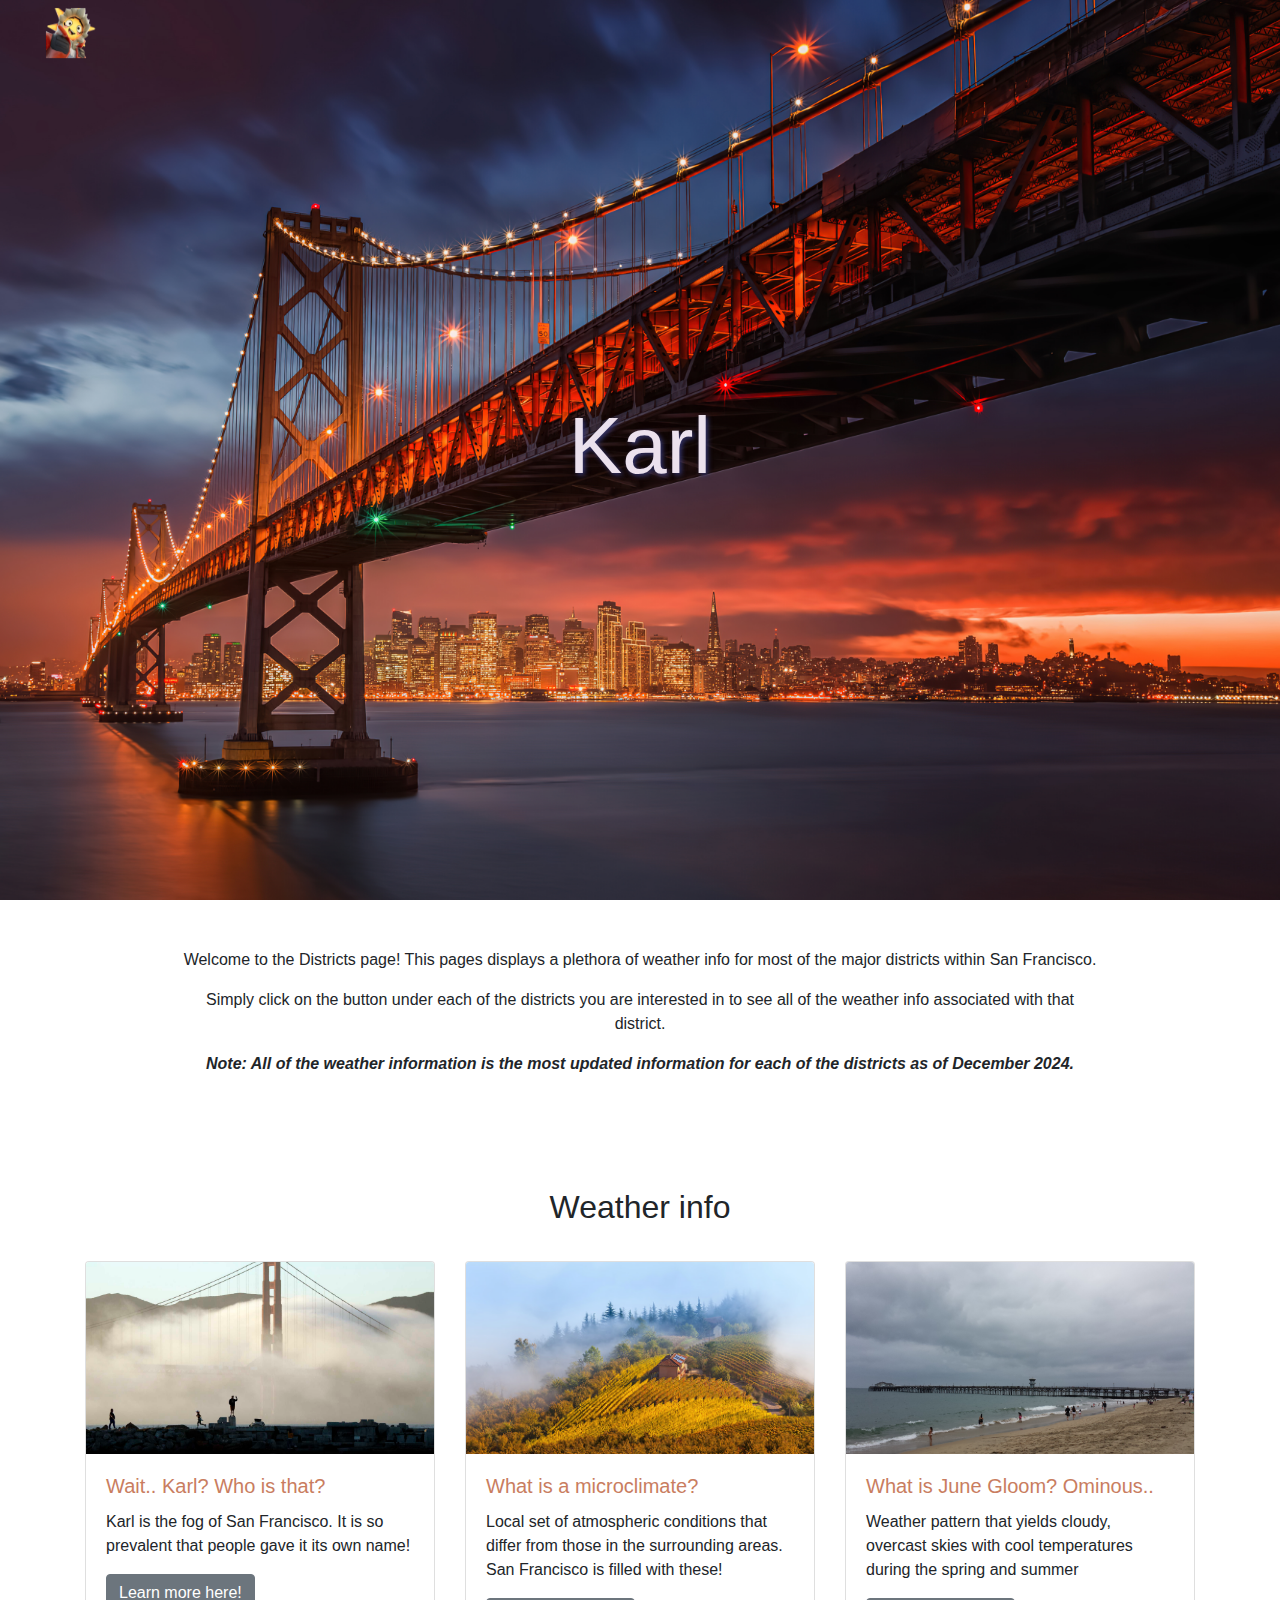
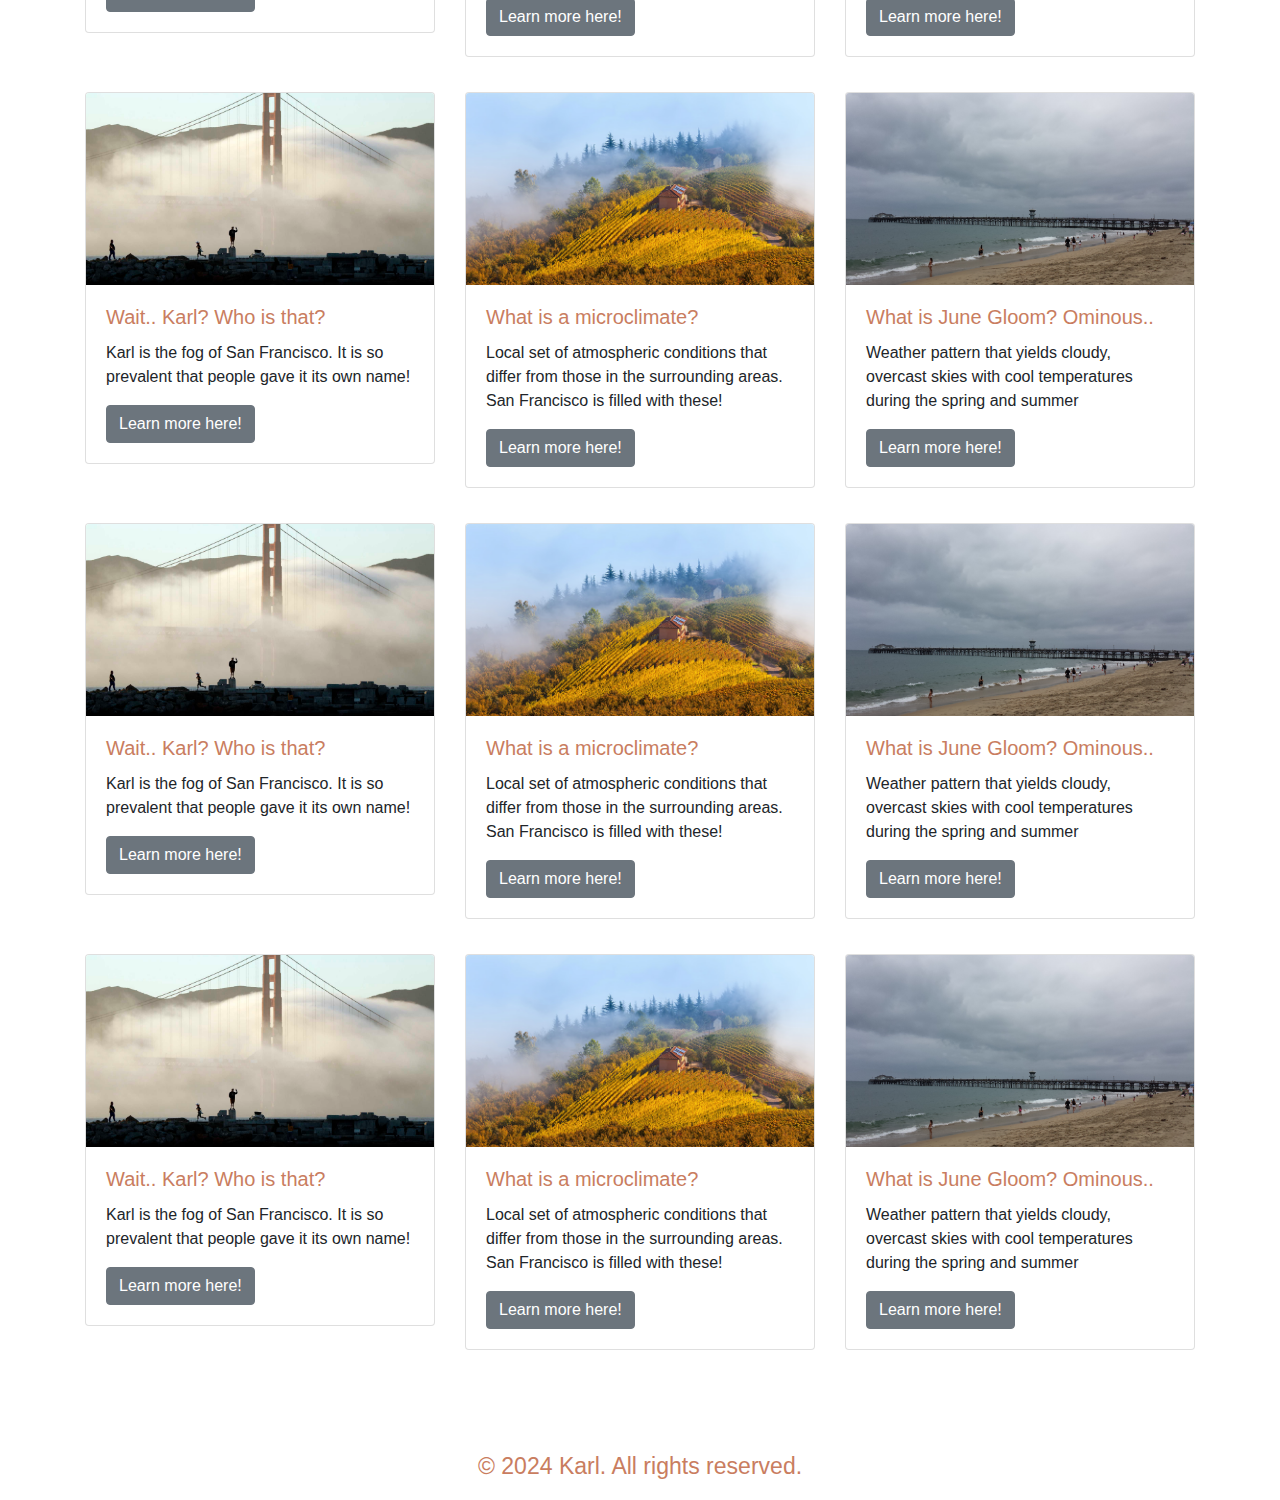
==== HTML/districts.html @ db9adb14 "Chose font" ====
<!DOCTYPE html>
<html lang="en"> 
<head>
  <meta charset="UTF-8">
  <meta http-equiv="X-UA-Compatible" content="IE=edge">
  <meta name="viewport" content="width=device-width, initial-scale=1.0">
  <link rel="stylesheet" href="../CSS/districts.css">
  <link rel="icon" type="image/png" href="../Images/icons/Nova.png">
  <!-- Needed Bootstrap CSS -->
  <link rel="stylesheet" href="https://cdn.jsdelivr.net/npm/bootstrap@4.3.1/dist/css/bootstrap.min.css">
  <link rel="stylesheet" href="https://cdn.jsdelivr.net/npm/bootstrap-icons@1.5.0/font/bootstrap-icons.css">
  <title>Karl</title>
</head>
<body>

  <!-- Navbar -->	
  <header>
    <nav class="navbar navbar-expand-lg fixed-top">
      <div class="container-fluid">
      <a class="navbar-brand" href="../HTML/index.html"></a>
      </div>
    </nav>
  </header>

  <div class="header-container">
    <h1>Karl</h1>
  </div>

  <!-- Blurb section -->
  <section id="blurb" class="py-5">
    <div class="container text-center">
      <div class="row">
        <div class="col-md-10 mx-auto text-center section-title">
          <p class="blurb-info">Welcome to the Districts page! This pages displays a plethora of weather info for most of the major districts within San Francisco.</p>
          <p class="blurb-info">Simply click on the button under each of the districts you are interested in to see all of the weather info associated with that district.</p>
          <p class="blurb-info"><strong><em>Note: All of the weather information is the most updated information for each of the districts as of December 2024.</em></strong></p>
        </div>  
      </div>
    </div>
  </section>


  <!-- Info section -->
  <section id="info" class="py-5">
    <div class="container">
      <h2 class="text-center mb-4">Weather info</h2>
      <div class="row row-cols-1 row-cols-md-3 g-4">
        <div class="col">
          <div class="card h-101">
            <img src="../Images/info/Karl.jpg" class="card-img-top" alt="Picture of people look at a foggy Golden Gate Bridge from a distance">
            <div class="card-body">
              <h5 class="card-title">Wait.. Karl? Who is that?</h5>
              <p class="card-text">Karl is the fog of San Francisco. It is so prevalent that people gave it its own name!</p>
              <a href="https://www.kqed.org/news/11682057/how-the-bay-areas-fog-came-to-be-named-karl" class="btn btn-secondary" target="_blank">Learn more here!</a>
            </div>
          </div>
        </div>
        <div class="col">
          <div class="card h-101">
            <img src="../Images/info/Microclimates.jpg" class="card-img-top" alt="Picture of sunny yet somehow also foggy mountain landscape">
            <div class="card-body">
              <h5 class="card-title">What is a microclimate?</h5>
              <p class="card-text">Local set of atmospheric conditions that differ from those in the surrounding areas. San Francisco is filled with these!</p>
              <a href="https://www.worldatlas.com/articles/the-microclimates-of-san-francisco.html" class="btn btn-secondary">Learn more here!</a>
            </div>
          </div>
        </div>
        <div class="col">
          <div class="card h-101">
            <img src="../Images/info/June_Gloom.jpg" class="card-img-top" alt="Picture of foggy beach">
            <div class="card-body">
              <h5 class="card-title">What is June Gloom? Ominous..</h5>
              <p class="card-text">Weather pattern that yields cloudy, overcast skies with cool temperatures during the spring and summer</p>
              <a href="https://www.cbsnews.com/sanfrancisco/news/wheres-the-fog-no-more-june-gloom-in-san-francisco/" class="btn btn-secondary">Learn more here!</a>
            </div>
          </div>
        </div>
      </div>
      <div class="row row-cols-1 row-cols-md-3 g-4">
        <div class="col">
          <div class="card h-101">
            <img src="../Images/info/Karl.jpg" class="card-img-top" alt="Picture of people look at a foggy Golden Gate Bridge from a distance">
            <div class="card-body">
              <h5 class="card-title">Wait.. Karl? Who is that?</h5>
              <p class="card-text">Karl is the fog of San Francisco. It is so prevalent that people gave it its own name!</p>
              <a href="https://www.kqed.org/news/11682057/how-the-bay-areas-fog-came-to-be-named-karl" class="btn btn-secondary" target="_blank">Learn more here!</a>
            </div>
          </div>
        </div>
        <div class="col">
          <div class="card h-101">
            <img src="../Images/info/Microclimates.jpg" class="card-img-top" alt="Picture of sunny yet somehow also foggy mountain landscape">
            <div class="card-body">
              <h5 class="card-title">What is a microclimate?</h5>
              <p class="card-text">Local set of atmospheric conditions that differ from those in the surrounding areas. San Francisco is filled with these!</p>
              <a href="https://www.worldatlas.com/articles/the-microclimates-of-san-francisco.html" class="btn btn-secondary">Learn more here!</a>
            </div>
          </div>
        </div>
        <div class="col">
          <div class="card h-101">
            <img src="../Images/info/June_Gloom.jpg" class="card-img-top" alt="Picture of foggy beach">
            <div class="card-body">
              <h5 class="card-title">What is June Gloom? Ominous..</h5>
              <p class="card-text">Weather pattern that yields cloudy, overcast skies with cool temperatures during the spring and summer</p>
              <a href="https://www.cbsnews.com/sanfrancisco/news/wheres-the-fog-no-more-june-gloom-in-san-francisco/" class="btn btn-secondary">Learn more here!</a>
            </div>
          </div>
        </div>
      </div>
      <div class="row row-cols-1 row-cols-md-3 g-4">
        <div class="col">
          <div class="card h-101">
            <img src="../Images/info/Karl.jpg" class="card-img-top" alt="Picture of people look at a foggy Golden Gate Bridge from a distance">
            <div class="card-body">
              <h5 class="card-title">Wait.. Karl? Who is that?</h5>
              <p class="card-text">Karl is the fog of San Francisco. It is so prevalent that people gave it its own name!</p>
              <a href="https://www.kqed.org/news/11682057/how-the-bay-areas-fog-came-to-be-named-karl" class="btn btn-secondary" target="_blank">Learn more here!</a>
            </div>
          </div>
        </div>
        <div class="col">
          <div class="card h-101">
            <img src="../Images/info/Microclimates.jpg" class="card-img-top" alt="Picture of sunny yet somehow also foggy mountain landscape">
            <div class="card-body">
              <h5 class="card-title">What is a microclimate?</h5>
              <p class="card-text">Local set of atmospheric conditions that differ from those in the surrounding areas. San Francisco is filled with these!</p>
              <a href="https://www.worldatlas.com/articles/the-microclimates-of-san-francisco.html" class="btn btn-secondary">Learn more here!</a>
            </div>
          </div>
        </div>
        <div class="col">
          <div class="card h-101">
            <img src="../Images/info/June_Gloom.jpg" class="card-img-top" alt="Picture of foggy beach">
            <div class="card-body">
              <h5 class="card-title">What is June Gloom? Ominous..</h5>
              <p class="card-text">Weather pattern that yields cloudy, overcast skies with cool temperatures during the spring and summer</p>
              <a href="https://www.cbsnews.com/sanfrancisco/news/wheres-the-fog-no-more-june-gloom-in-san-francisco/" class="btn btn-secondary">Learn more here!</a>
            </div>
          </div>
        </div>
      </div>
      <div class="row row-cols-1 row-cols-md-3 g-4">
        <div class="col">
          <div class="card h-101">
            <img src="../Images/info/Karl.jpg" class="card-img-top" alt="Picture of people look at a foggy Golden Gate Bridge from a distance">
            <div class="card-body">
              <h5 class="card-title">Wait.. Karl? Who is that?</h5>
              <p class="card-text">Karl is the fog of San Francisco. It is so prevalent that people gave it its own name!</p>
              <a href="https://www.kqed.org/news/11682057/how-the-bay-areas-fog-came-to-be-named-karl" class="btn btn-secondary" target="_blank">Learn more here!</a>
            </div>
          </div>
        </div>
        <div class="col">
          <div class="card h-101">
            <img src="../Images/info/Microclimates.jpg" class="card-img-top" alt="Picture of sunny yet somehow also foggy mountain landscape">
            <div class="card-body">
              <h5 class="card-title">What is a microclimate?</h5>
              <p class="card-text">Local set of atmospheric conditions that differ from those in the surrounding areas. San Francisco is filled with these!</p>
              <a href="https://www.worldatlas.com/articles/the-microclimates-of-san-francisco.html" class="btn btn-secondary">Learn more here!</a>
            </div>
          </div>
        </div>
        <div class="col">
          <div class="card h-101">
            <img src="../Images/info/June_Gloom.jpg" class="card-img-top" alt="Picture of foggy beach">
            <div class="card-body">
              <h5 class="card-title">What is June Gloom? Ominous..</h5>
              <p class="card-text">Weather pattern that yields cloudy, overcast skies with cool temperatures during the spring and summer</p>
              <a href="https://www.cbsnews.com/sanfrancisco/news/wheres-the-fog-no-more-june-gloom-in-san-francisco/" class="btn btn-secondary">Learn more here!</a>
            </div>
          </div>
        </div>
      </div>
      <!-- <div class="row row-cols-1 row-cols-md-3 g-4">
        <div class="col">
          <div class="card h-101">
            <img src="../Images/info/Karl.jpg" class="card-img-top" alt="Picture of people look at a foggy Golden Gate Bridge from a distance">
            <div class="card-body">
              <h5 class="card-title">Wait.. Karl? Who is that?</h5>
              <p class="card-text">Karl is the fog of San Francisco. It is so prevalent that people gave it its own name!</p>
              <a href="https://www.kqed.org/news/11682057/how-the-bay-areas-fog-came-to-be-named-karl" class="btn btn-secondary" target="_blank">Learn more here!</a>
            </div>
          </div>
        </div>
        <div class="col">
          <div class="card h-101">
            <img src="../Images/info/Microclimates.jpg" class="card-img-top" alt="Picture of sunny yet somehow also foggy mountain landscape">
            <div class="card-body">
              <h5 class="card-title">What is a microclimate?</h5>
              <p class="card-text">Local set of atmospheric conditions that differ from those in the surrounding areas. San Francisco is filled with these!</p>
              <a href="https://www.worldatlas.com/articles/the-microclimates-of-san-francisco.html" class="btn btn-secondary">Learn more here!</a>
            </div>
          </div>
        </div>
        <div class="col">
          <div class="card h-101">
            <img src="../Images/info/June_Gloom.jpg" class="card-img-top" alt="Picture of foggy beach">
            <div class="card-body">
              <h5 class="card-title">What is June Gloom? Ominous..</h5>
              <p class="card-text">Weather pattern that yields cloudy, overcast skies with cool temperatures during the spring and summer</p>
              <a href="https://www.cbsnews.com/sanfrancisco/news/wheres-the-fog-no-more-june-gloom-in-san-francisco/" class="btn btn-secondary">Learn more here!</a>
            </div>
          </div>
        </div>
      </div>
      <div class="row row-cols-1 row-cols-md-3 g-4">
        <div class="col">
          <div class="card h-101">
            <img src="../Images/info/Karl.jpg" class="card-img-top" alt="Picture of people look at a foggy Golden Gate Bridge from a distance">
            <div class="card-body">
              <h5 class="card-title">Wait.. Karl? Who is that?</h5>
              <p class="card-text">Karl is the fog of San Francisco. It is so prevalent that people gave it its own name!</p>
              <a href="https://www.kqed.org/news/11682057/how-the-bay-areas-fog-came-to-be-named-karl" class="btn btn-secondary" target="_blank">Learn more here!</a>
            </div>
          </div>
        </div>
        <div class="col">
          <div class="card h-101">
            <img src="../Images/info/Microclimates.jpg" class="card-img-top" alt="Picture of sunny yet somehow also foggy mountain landscape">
            <div class="card-body">
              <h5 class="card-title">What is a microclimate?</h5>
              <p class="card-text">Local set of atmospheric conditions that differ from those in the surrounding areas. San Francisco is filled with these!</p>
              <a href="https://www.worldatlas.com/articles/the-microclimates-of-san-francisco.html" class="btn btn-secondary">Learn more here!</a>
            </div>
          </div>
        </div>
        <div class="col">
          <div class="card h-101">
            <img src="../Images/info/June_Gloom.jpg" class="card-img-top" alt="Picture of foggy beach">
            <div class="card-body">
              <h5 class="card-title">What is June Gloom? Ominous..</h5>
              <p class="card-text">Weather pattern that yields cloudy, overcast skies with cool temperatures during the spring and summer</p>
              <a href="https://www.cbsnews.com/sanfrancisco/news/wheres-the-fog-no-more-june-gloom-in-san-francisco/" class="btn btn-secondary">Learn more here!</a>
            </div>
          </div>
        </div> -->
      </div>
    </div>
  </section> 
  
  <!-- Footer -->
  <footer id="finale">
    <div class="text-center p-3">© 2024 Karl. All rights reserved.</div>
  </footer>

  <!-- Needed Bootstrap JavaScript -->
  <script src="https://code.jquery.com/jquery-3.3.1.slim.min.js"></script>
  <script src="https://cdn.jsdelivr.net/npm/popper.js@1.14.7/dist/umd/popper.min.js"></script>
  <script src="https://cdn.jsdelivr.net/npm/bootstrap@4.3.1/dist/js/bootstrap.min.js"></script>
</body>
</html>
---- CSS/districts.css ----
/* General CSS */

* {
  box-sizing: border-box; /* I don't think this is doing anything lol..? */
}

/* Navbar and Header CSS */

.navbar-brand {
  position: relative;
  background: url(../Images/icons/Sunspot.png);
  width: 170px;
  height: 50px;
  left: 15px;
  background-size: contain;
  background-repeat: no-repeat;
}

.navbar-brand,
#finale {
  color: #C97D60;
  transition: all 0.3s ease;
  font-size: larger;
}

.navbar-brand:hover,
.navbar-brand:active {
  color: #B6BE9C !important;
}

.header-container {
  background-image: url(../Images/hero/GGBA.jpg);
  background-size: cover;
  background-position: top;
  background-repeat: no-repeat;
  width: 100vw;
  height: 100vh;
  display: flex;
  align-items: center;
  justify-content: center;
  text-align: center;
}

.header-container h1 {
  font-size: 80px;
  color: #EBE1ED;
  text-shadow: 2px 2px 5px #34356F;
  /* animation: */
}

/* Blurb section CSS */

.blurb-info {}

/* Info section CSS */

.g-4 {
  margin: 35px;	
}

.card-title {
  color: #C97D60;
}

.card-img-top {
  width: 100%;
  height: 15vw;
  object-fit: cover;
}

/* To make it so all the cards are the same size */

.h-101 {
  transition: all 0.3s;
}

.h-101:hover {
  transform: scale(1.15);
}

/* Footer CSS */
.p-3 {
  font-size: larger;
}
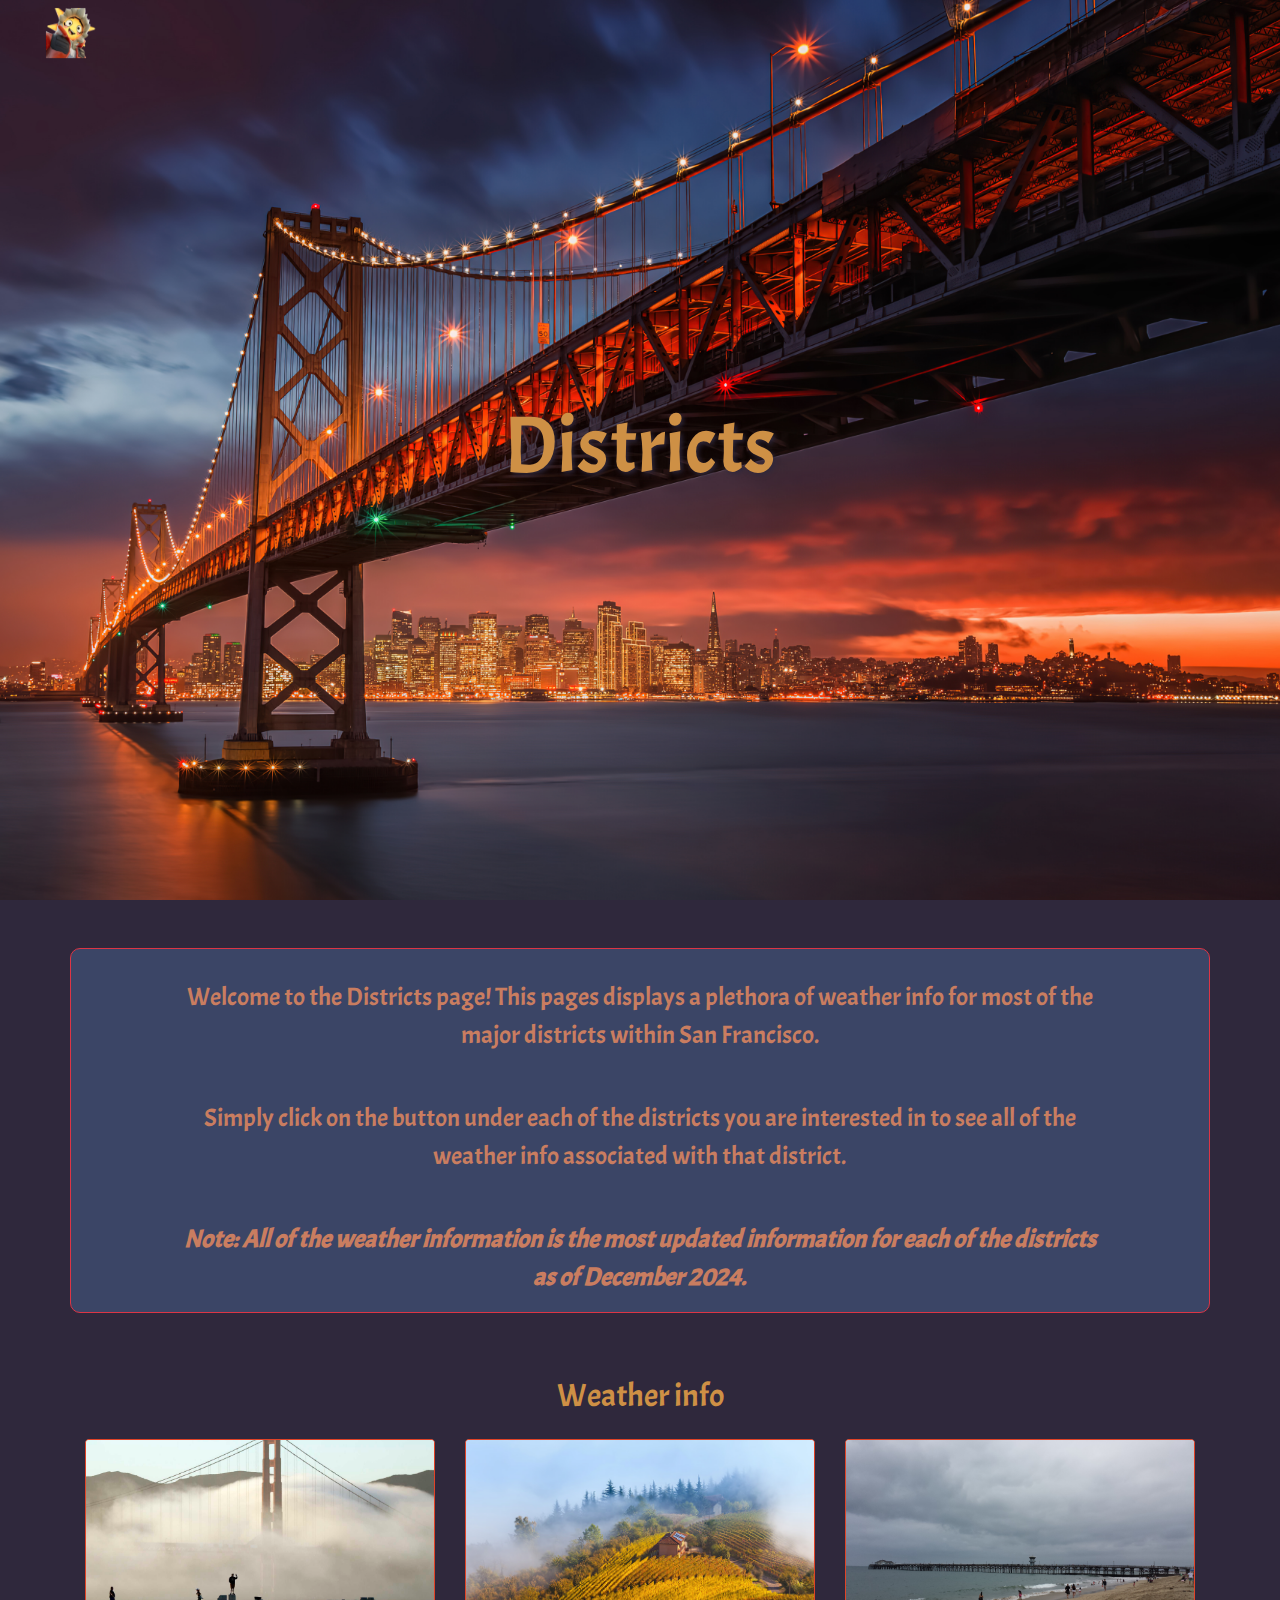
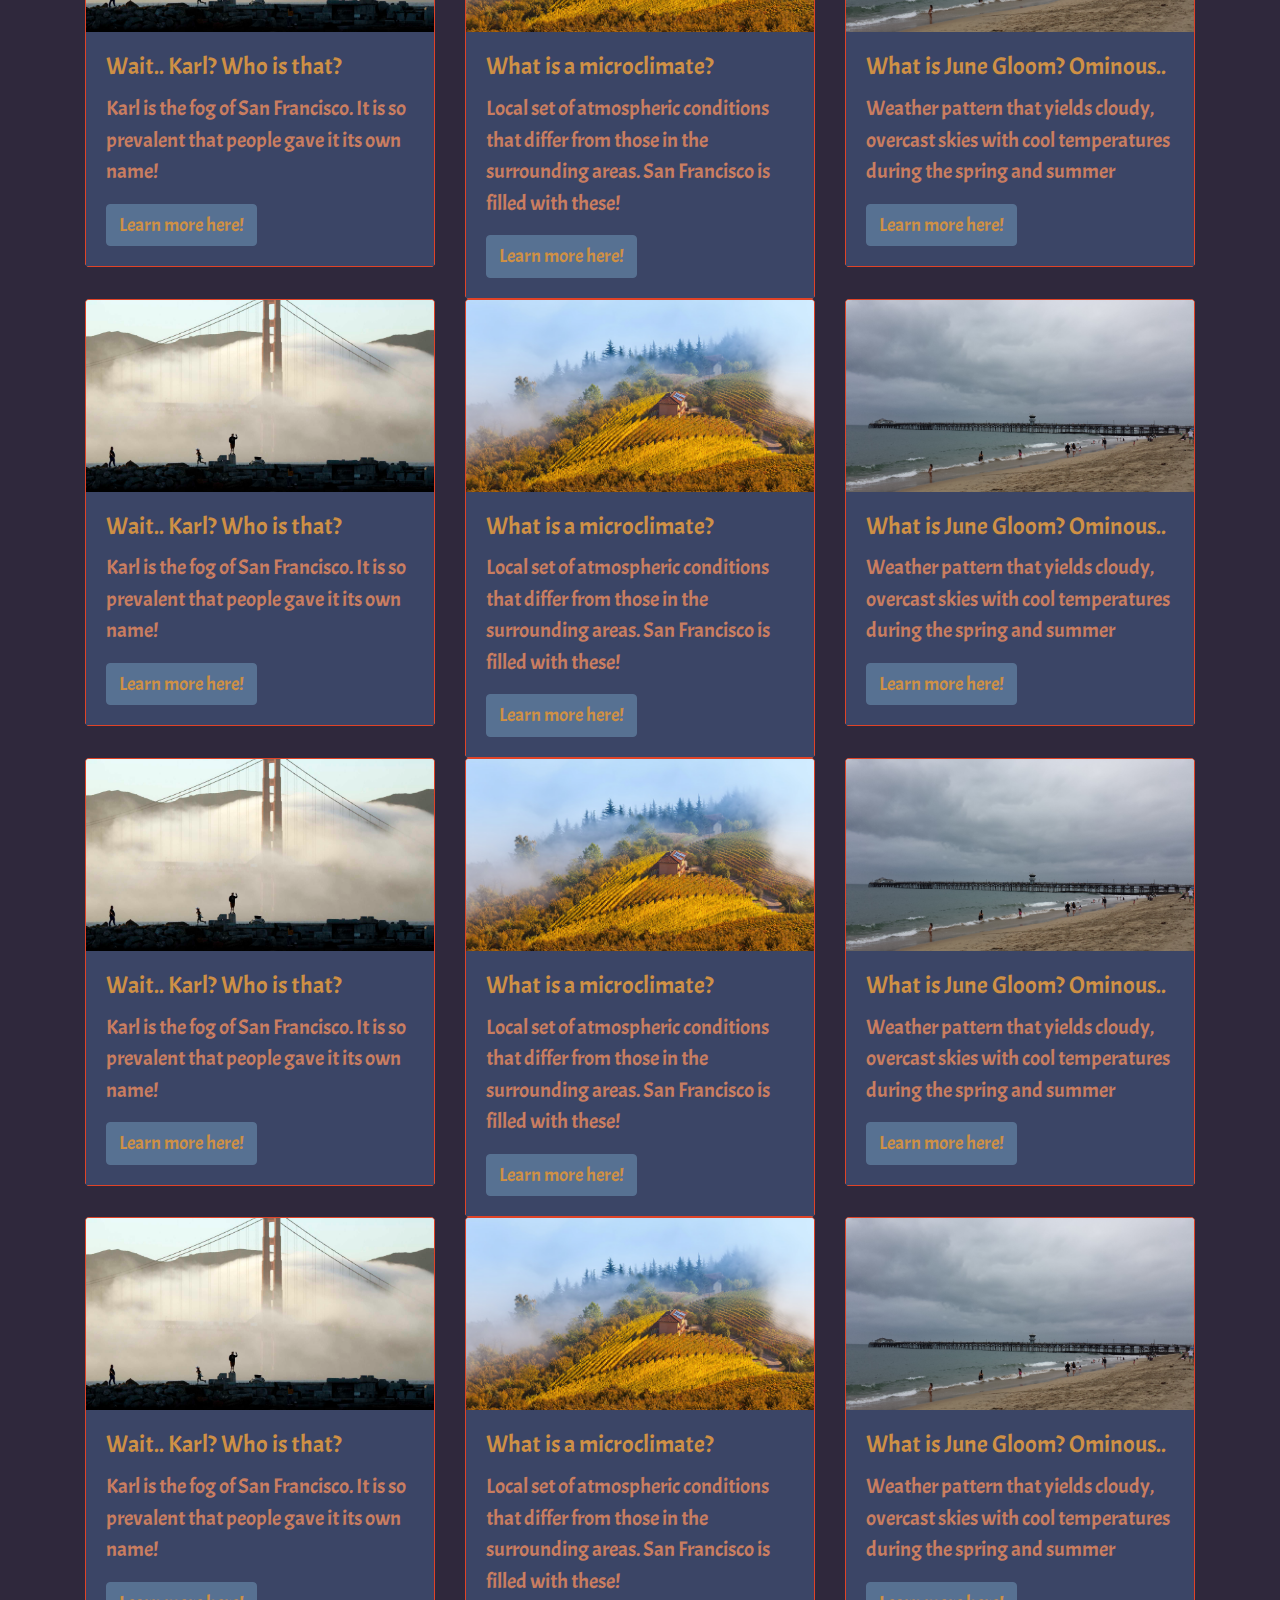
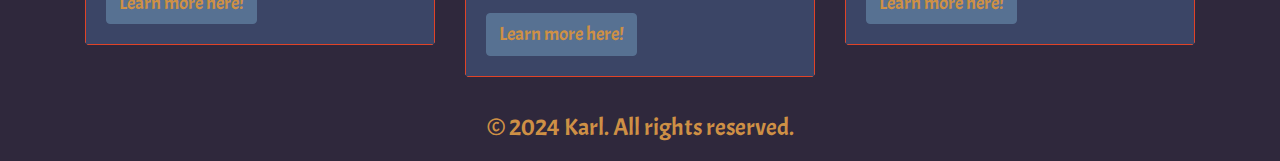
==== commit 92657c1d: "Begin figuring out JavaScript Airtable integration" ====
--- a/HTML/districts.html
+++ b/HTML/districts.html
@@ -5,10 +5,19 @@
   <meta http-equiv="X-UA-Compatible" content="IE=edge">
   <meta name="viewport" content="width=device-width, initial-scale=1.0">
   <link rel="stylesheet" href="../CSS/districts.css">
+  <script src="districts.js" defer></script>
   <link rel="icon" type="image/png" href="../Images/icons/Nova.png">
   <!-- Needed Bootstrap CSS -->
   <link rel="stylesheet" href="https://cdn.jsdelivr.net/npm/bootstrap@4.3.1/dist/css/bootstrap.min.css">
   <link rel="stylesheet" href="https://cdn.jsdelivr.net/npm/bootstrap-icons@1.5.0/font/bootstrap-icons.css">
+  <!-- Needed Bootstrap JavaScript -->
+  <script src="https://code.jquery.com/jquery-3.3.1.slim.min.js" defer></script>
+  <script src="https://cdn.jsdelivr.net/npm/popper.js@1.14.7/dist/umd/popper.min.js" defer></script>
+  <script src="https://cdn.jsdelivr.net/npm/bootstrap@4.3.1/dist/js/bootstrap.min.js" defer></script>
+  <!-- Font from Google Fonts -->
+  <link rel="preconnect" href="https://fonts.googleapis.com">
+  <link rel="preconnect" href="https://fonts.gstatic.com" crossorigin>
+  <link href="https://fonts.googleapis.com/css2?family=Acme&display=swap" rel="stylesheet">
   <title>Karl</title>
 </head>
 <body>
@@ -23,12 +32,12 @@
   </header>
 
   <div class="header-container">
-    <h1>Karl</h1>
+    <h1>Districts</h1>
   </div>
 
   <!-- Blurb section -->
   <section id="blurb" class="py-5">
-    <div class="container text-center">
+    <div class="container text-center border border-danger">
       <div class="row">
         <div class="col-md-10 mx-auto text-center section-title">
           <p class="blurb-info">Welcome to the Districts page! This pages displays a plethora of weather info for most of the major districts within San Francisco.</p>
@@ -41,7 +50,7 @@
 
 
   <!-- Info section -->
-  <section id="info" class="py-5">
+  <section id="info" class="py-3">
     <div class="container">
       <h2 class="text-center mb-4">Weather info</h2>
       <div class="row row-cols-1 row-cols-md-3 g-4">
@@ -244,9 +253,5 @@
     <div class="text-center p-3">© 2024 Karl. All rights reserved.</div>
   </footer>
 
-  <!-- Needed Bootstrap JavaScript -->
-  <script src="https://code.jquery.com/jquery-3.3.1.slim.min.js"></script>
-  <script src="https://cdn.jsdelivr.net/npm/popper.js@1.14.7/dist/umd/popper.min.js"></script>
-  <script src="https://cdn.jsdelivr.net/npm/bootstrap@4.3.1/dist/js/bootstrap.min.js"></script>
 </body>
 </html>--- a/CSS/districts.css
+++ b/CSS/districts.css
@@ -1,8 +1,12 @@
 /* General CSS */
 
 * {
-  box-sizing: border-box; /* I don't think this is doing anything lol..? */
+  box-sizing: border-box !important; /* I don't think this is doing anything? Even with !important? */
 }
+
+body {
+  background-color: #2F283C !important;
+} /* Now I know why applying coloring to body for Eudaimonia didn't work.. it was because of Bootstrap! !important handles this */
 
 /* Navbar and Header CSS */
 
@@ -17,15 +21,38 @@
 }
 
 .navbar-brand,
-#finale {
-  color: #C97D60;
+.nav-link {
+  color: #CE9045;
   transition: all 0.3s ease;
-  font-size: larger;
+  font-size: 25px;
+  font-family: "Acme";
 }
 
-.navbar-brand:hover,
-.navbar-brand:active {
-  color: #B6BE9C !important;
+.nav-link {
+  position: relative;
+}
+
+.nav-link:hover,
+.nav-link:active,
+.btn-secondary:hover,
+.btn-secondary:active {
+  color: #E04327 !important;
+}
+
+.nav-link::after {
+  content: '';
+  opacity: 0;
+  transition: all 0.2s;
+  height: 2px;
+  width: 100%;
+  background-color: #E04327;
+  position: absolute;
+  bottom: 0;
+  left: 0;
+}
+
+.nav-link:hover::after {
+  opacity: 1;
 }
 
 .header-container {
@@ -43,42 +70,82 @@
 
 .header-container h1 {
   font-size: 80px;
-  color: #EBE1ED;
-  text-shadow: 2px 2px 5px #34356F;
+  font-family: "Acme";
+  color: #CE9045;
+  text-shadow: 2px 2px 5px #2F283C;
   /* animation: */
 }
 
 /* Blurb section CSS */
 
-.blurb-info {}
+.border-danger {
+  background-color: #3B4566;
+  border-radius: 10px;
+}
+
+.blurb-info {
+  color: #C97D60;
+  font-family: "Acme";
+  font-size: 25px;
+  padding-top: 30px;
+}
 
 /* Info section CSS */
 
-.g-4 {
-  margin: 35px;	
+.mb-4 {
+  color: #CE9045;
+  font-family: "Acme";
 }
 
-.card-title {
-  color: #C97D60;
+.h-101 {
+  border-color: #E04327 !important;
+  transition: all 0.3s;
 }
 
 .card-img-top {
   width: 100%;
   height: 15vw;
   object-fit: cover;
+} /* To make it so all the cards are the same size */
+
+.card-body {
+  background-color: #3B4566;
 }
 
-/* To make it so all the cards are the same size */
-
-.h-101 {
-  transition: all 0.3s;
+.card-title {
+  color: #CE9045;
+  font-family: "Acme";
+  font-size: 24px;
 }
 
-.h-101:hover {
-  transform: scale(1.15);
+hr {
+  background: #E04327;
+  margin: -0.75rem;
 }
 
+.card-text {
+  color: #C97D60;
+  font-family: "Acme";
+  font-size: 21px;
+}
+
+.btn-secondary {
+  color: #CE9045 !important;
+  background-color: #577192 !important;
+  border-color: #577192 !important;
+  font-family: "Acme";
+  font-size: 19px !important;
+} /* So many uses of !important.. but I had to. Bootstrap and all */
+
 /* Footer CSS */
+
+#finale {
+  color: #CE9045;
+  transition: all 0.3s ease;
+  font-size: 20px;
+  font-family: "Acme";
+}
+
 .p-3 {
   font-size: larger;
 }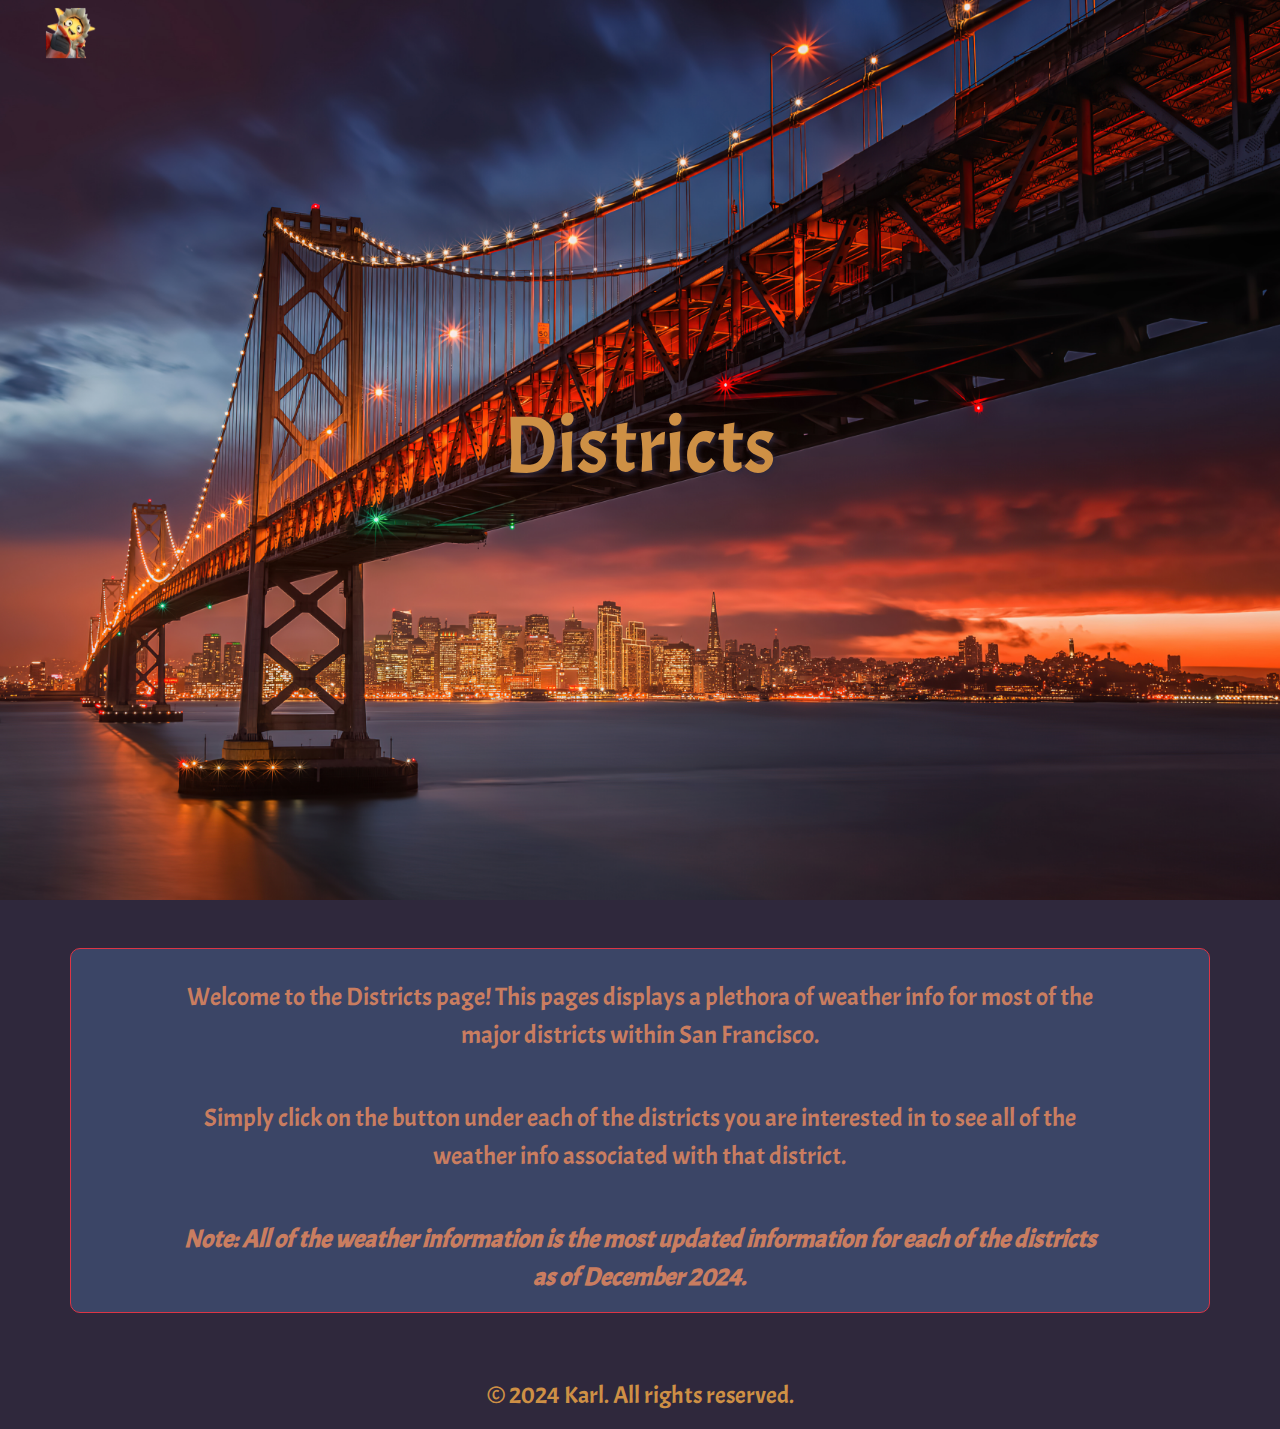
==== commit 58886c10: "Do more work on scripts.js, more Ivan code copying" ====
--- a/HTML/districts.html
+++ b/HTML/districts.html
@@ -50,203 +50,9 @@
 
 
   <!-- Info section -->
-  <section id="info" class="py-3">
-    <div class="container">
-      <h2 class="text-center mb-4">Weather info</h2>
-      <div class="row row-cols-1 row-cols-md-3 g-4">
-        <div class="col">
-          <div class="card h-101">
-            <img src="../Images/info/Karl.jpg" class="card-img-top" alt="Picture of people look at a foggy Golden Gate Bridge from a distance">
-            <div class="card-body">
-              <h5 class="card-title">Wait.. Karl? Who is that?</h5>
-              <p class="card-text">Karl is the fog of San Francisco. It is so prevalent that people gave it its own name!</p>
-              <a href="https://www.kqed.org/news/11682057/how-the-bay-areas-fog-came-to-be-named-karl" class="btn btn-secondary" target="_blank">Learn more here!</a>
-            </div>
-          </div>
-        </div>
-        <div class="col">
-          <div class="card h-101">
-            <img src="../Images/info/Microclimates.jpg" class="card-img-top" alt="Picture of sunny yet somehow also foggy mountain landscape">
-            <div class="card-body">
-              <h5 class="card-title">What is a microclimate?</h5>
-              <p class="card-text">Local set of atmospheric conditions that differ from those in the surrounding areas. San Francisco is filled with these!</p>
-              <a href="https://www.worldatlas.com/articles/the-microclimates-of-san-francisco.html" class="btn btn-secondary">Learn more here!</a>
-            </div>
-          </div>
-        </div>
-        <div class="col">
-          <div class="card h-101">
-            <img src="../Images/info/June_Gloom.jpg" class="card-img-top" alt="Picture of foggy beach">
-            <div class="card-body">
-              <h5 class="card-title">What is June Gloom? Ominous..</h5>
-              <p class="card-text">Weather pattern that yields cloudy, overcast skies with cool temperatures during the spring and summer</p>
-              <a href="https://www.cbsnews.com/sanfrancisco/news/wheres-the-fog-no-more-june-gloom-in-san-francisco/" class="btn btn-secondary">Learn more here!</a>
-            </div>
-          </div>
-        </div>
-      </div>
-      <div class="row row-cols-1 row-cols-md-3 g-4">
-        <div class="col">
-          <div class="card h-101">
-            <img src="../Images/info/Karl.jpg" class="card-img-top" alt="Picture of people look at a foggy Golden Gate Bridge from a distance">
-            <div class="card-body">
-              <h5 class="card-title">Wait.. Karl? Who is that?</h5>
-              <p class="card-text">Karl is the fog of San Francisco. It is so prevalent that people gave it its own name!</p>
-              <a href="https://www.kqed.org/news/11682057/how-the-bay-areas-fog-came-to-be-named-karl" class="btn btn-secondary" target="_blank">Learn more here!</a>
-            </div>
-          </div>
-        </div>
-        <div class="col">
-          <div class="card h-101">
-            <img src="../Images/info/Microclimates.jpg" class="card-img-top" alt="Picture of sunny yet somehow also foggy mountain landscape">
-            <div class="card-body">
-              <h5 class="card-title">What is a microclimate?</h5>
-              <p class="card-text">Local set of atmospheric conditions that differ from those in the surrounding areas. San Francisco is filled with these!</p>
-              <a href="https://www.worldatlas.com/articles/the-microclimates-of-san-francisco.html" class="btn btn-secondary">Learn more here!</a>
-            </div>
-          </div>
-        </div>
-        <div class="col">
-          <div class="card h-101">
-            <img src="../Images/info/June_Gloom.jpg" class="card-img-top" alt="Picture of foggy beach">
-            <div class="card-body">
-              <h5 class="card-title">What is June Gloom? Ominous..</h5>
-              <p class="card-text">Weather pattern that yields cloudy, overcast skies with cool temperatures during the spring and summer</p>
-              <a href="https://www.cbsnews.com/sanfrancisco/news/wheres-the-fog-no-more-june-gloom-in-san-francisco/" class="btn btn-secondary">Learn more here!</a>
-            </div>
-          </div>
-        </div>
-      </div>
-      <div class="row row-cols-1 row-cols-md-3 g-4">
-        <div class="col">
-          <div class="card h-101">
-            <img src="../Images/info/Karl.jpg" class="card-img-top" alt="Picture of people look at a foggy Golden Gate Bridge from a distance">
-            <div class="card-body">
-              <h5 class="card-title">Wait.. Karl? Who is that?</h5>
-              <p class="card-text">Karl is the fog of San Francisco. It is so prevalent that people gave it its own name!</p>
-              <a href="https://www.kqed.org/news/11682057/how-the-bay-areas-fog-came-to-be-named-karl" class="btn btn-secondary" target="_blank">Learn more here!</a>
-            </div>
-          </div>
-        </div>
-        <div class="col">
-          <div class="card h-101">
-            <img src="../Images/info/Microclimates.jpg" class="card-img-top" alt="Picture of sunny yet somehow also foggy mountain landscape">
-            <div class="card-body">
-              <h5 class="card-title">What is a microclimate?</h5>
-              <p class="card-text">Local set of atmospheric conditions that differ from those in the surrounding areas. San Francisco is filled with these!</p>
-              <a href="https://www.worldatlas.com/articles/the-microclimates-of-san-francisco.html" class="btn btn-secondary">Learn more here!</a>
-            </div>
-          </div>
-        </div>
-        <div class="col">
-          <div class="card h-101">
-            <img src="../Images/info/June_Gloom.jpg" class="card-img-top" alt="Picture of foggy beach">
-            <div class="card-body">
-              <h5 class="card-title">What is June Gloom? Ominous..</h5>
-              <p class="card-text">Weather pattern that yields cloudy, overcast skies with cool temperatures during the spring and summer</p>
-              <a href="https://www.cbsnews.com/sanfrancisco/news/wheres-the-fog-no-more-june-gloom-in-san-francisco/" class="btn btn-secondary">Learn more here!</a>
-            </div>
-          </div>
-        </div>
-      </div>
-      <div class="row row-cols-1 row-cols-md-3 g-4">
-        <div class="col">
-          <div class="card h-101">
-            <img src="../Images/info/Karl.jpg" class="card-img-top" alt="Picture of people look at a foggy Golden Gate Bridge from a distance">
-            <div class="card-body">
-              <h5 class="card-title">Wait.. Karl? Who is that?</h5>
-              <p class="card-text">Karl is the fog of San Francisco. It is so prevalent that people gave it its own name!</p>
-              <a href="https://www.kqed.org/news/11682057/how-the-bay-areas-fog-came-to-be-named-karl" class="btn btn-secondary" target="_blank">Learn more here!</a>
-            </div>
-          </div>
-        </div>
-        <div class="col">
-          <div class="card h-101">
-            <img src="../Images/info/Microclimates.jpg" class="card-img-top" alt="Picture of sunny yet somehow also foggy mountain landscape">
-            <div class="card-body">
-              <h5 class="card-title">What is a microclimate?</h5>
-              <p class="card-text">Local set of atmospheric conditions that differ from those in the surrounding areas. San Francisco is filled with these!</p>
-              <a href="https://www.worldatlas.com/articles/the-microclimates-of-san-francisco.html" class="btn btn-secondary">Learn more here!</a>
-            </div>
-          </div>
-        </div>
-        <div class="col">
-          <div class="card h-101">
-            <img src="../Images/info/June_Gloom.jpg" class="card-img-top" alt="Picture of foggy beach">
-            <div class="card-body">
-              <h5 class="card-title">What is June Gloom? Ominous..</h5>
-              <p class="card-text">Weather pattern that yields cloudy, overcast skies with cool temperatures during the spring and summer</p>
-              <a href="https://www.cbsnews.com/sanfrancisco/news/wheres-the-fog-no-more-june-gloom-in-san-francisco/" class="btn btn-secondary">Learn more here!</a>
-            </div>
-          </div>
-        </div>
-      </div>
-      <!-- <div class="row row-cols-1 row-cols-md-3 g-4">
-        <div class="col">
-          <div class="card h-101">
-            <img src="../Images/info/Karl.jpg" class="card-img-top" alt="Picture of people look at a foggy Golden Gate Bridge from a distance">
-            <div class="card-body">
-              <h5 class="card-title">Wait.. Karl? Who is that?</h5>
-              <p class="card-text">Karl is the fog of San Francisco. It is so prevalent that people gave it its own name!</p>
-              <a href="https://www.kqed.org/news/11682057/how-the-bay-areas-fog-came-to-be-named-karl" class="btn btn-secondary" target="_blank">Learn more here!</a>
-            </div>
-          </div>
-        </div>
-        <div class="col">
-          <div class="card h-101">
-            <img src="../Images/info/Microclimates.jpg" class="card-img-top" alt="Picture of sunny yet somehow also foggy mountain landscape">
-            <div class="card-body">
-              <h5 class="card-title">What is a microclimate?</h5>
-              <p class="card-text">Local set of atmospheric conditions that differ from those in the surrounding areas. San Francisco is filled with these!</p>
-              <a href="https://www.worldatlas.com/articles/the-microclimates-of-san-francisco.html" class="btn btn-secondary">Learn more here!</a>
-            </div>
-          </div>
-        </div>
-        <div class="col">
-          <div class="card h-101">
-            <img src="../Images/info/June_Gloom.jpg" class="card-img-top" alt="Picture of foggy beach">
-            <div class="card-body">
-              <h5 class="card-title">What is June Gloom? Ominous..</h5>
-              <p class="card-text">Weather pattern that yields cloudy, overcast skies with cool temperatures during the spring and summer</p>
-              <a href="https://www.cbsnews.com/sanfrancisco/news/wheres-the-fog-no-more-june-gloom-in-san-francisco/" class="btn btn-secondary">Learn more here!</a>
-            </div>
-          </div>
-        </div>
-      </div>
-      <div class="row row-cols-1 row-cols-md-3 g-4">
-        <div class="col">
-          <div class="card h-101">
-            <img src="../Images/info/Karl.jpg" class="card-img-top" alt="Picture of people look at a foggy Golden Gate Bridge from a distance">
-            <div class="card-body">
-              <h5 class="card-title">Wait.. Karl? Who is that?</h5>
-              <p class="card-text">Karl is the fog of San Francisco. It is so prevalent that people gave it its own name!</p>
-              <a href="https://www.kqed.org/news/11682057/how-the-bay-areas-fog-came-to-be-named-karl" class="btn btn-secondary" target="_blank">Learn more here!</a>
-            </div>
-          </div>
-        </div>
-        <div class="col">
-          <div class="card h-101">
-            <img src="../Images/info/Microclimates.jpg" class="card-img-top" alt="Picture of sunny yet somehow also foggy mountain landscape">
-            <div class="card-body">
-              <h5 class="card-title">What is a microclimate?</h5>
-              <p class="card-text">Local set of atmospheric conditions that differ from those in the surrounding areas. San Francisco is filled with these!</p>
-              <a href="https://www.worldatlas.com/articles/the-microclimates-of-san-francisco.html" class="btn btn-secondary">Learn more here!</a>
-            </div>
-          </div>
-        </div>
-        <div class="col">
-          <div class="card h-101">
-            <img src="../Images/info/June_Gloom.jpg" class="card-img-top" alt="Picture of foggy beach">
-            <div class="card-body">
-              <h5 class="card-title">What is June Gloom? Ominous..</h5>
-              <p class="card-text">Weather pattern that yields cloudy, overcast skies with cool temperatures during the spring and summer</p>
-              <a href="https://www.cbsnews.com/sanfrancisco/news/wheres-the-fog-no-more-june-gloom-in-san-francisco/" class="btn btn-secondary">Learn more here!</a>
-            </div>
-          </div>
-        </div> -->
-      </div>
-    </div>
-  </section> 
+  <div class="container-fluid tables">
+    <div class="row g-3" id="districts"></div>
+  </div> 
   
   <!-- Footer -->
   <footer id="finale">
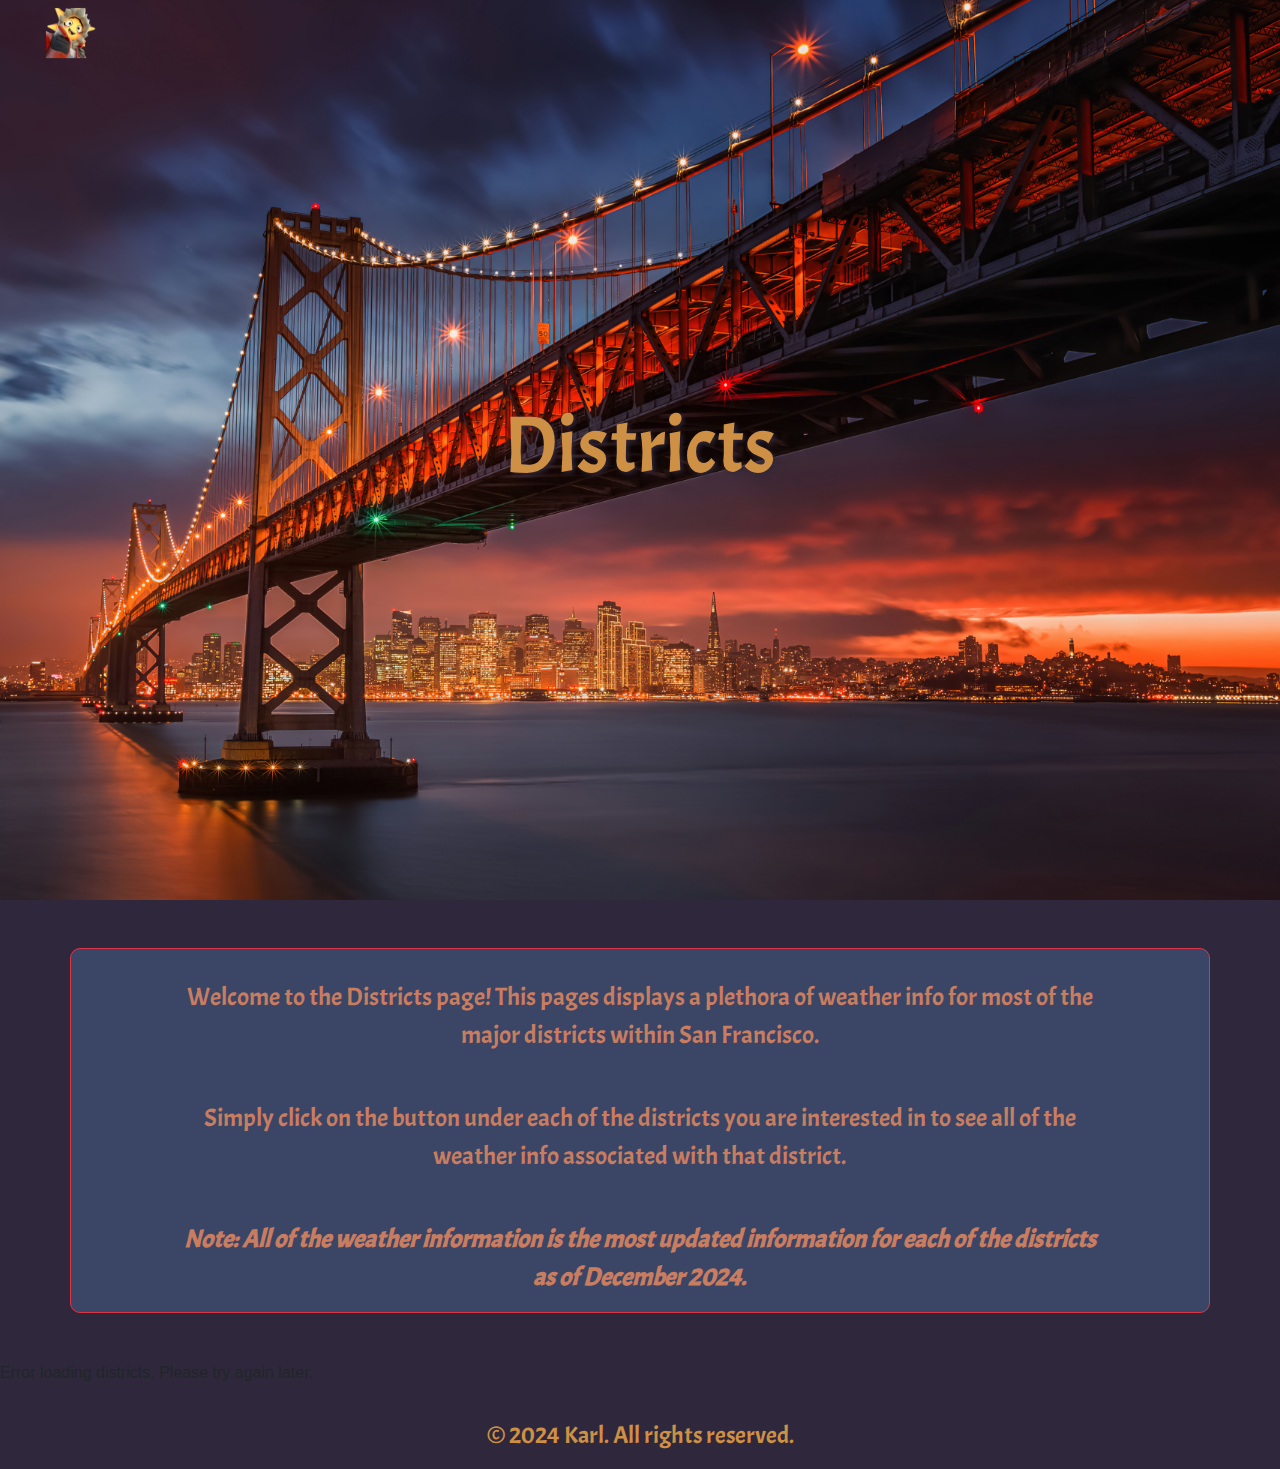
==== commit c4a3f3ad: "Got somewhere with generating cards and displaying info" ====
--- a/HTML/districts.html
+++ b/HTML/districts.html
@@ -5,7 +5,7 @@
   <meta http-equiv="X-UA-Compatible" content="IE=edge">
   <meta name="viewport" content="width=device-width, initial-scale=1.0">
   <link rel="stylesheet" href="../CSS/districts.css">
-  <script src="districts.js" defer></script>
+  <script src="../JavaScript/districts.js" defer></script>
   <link rel="icon" type="image/png" href="../Images/icons/Nova.png">
   <!-- Needed Bootstrap CSS -->
   <link rel="stylesheet" href="https://cdn.jsdelivr.net/npm/bootstrap@4.3.1/dist/css/bootstrap.min.css">
@@ -48,7 +48,6 @@
     </div>
   </section>
 
-
   <!-- Info section -->
   <div class="container-fluid tables">
     <div class="row g-3" id="districts"></div>
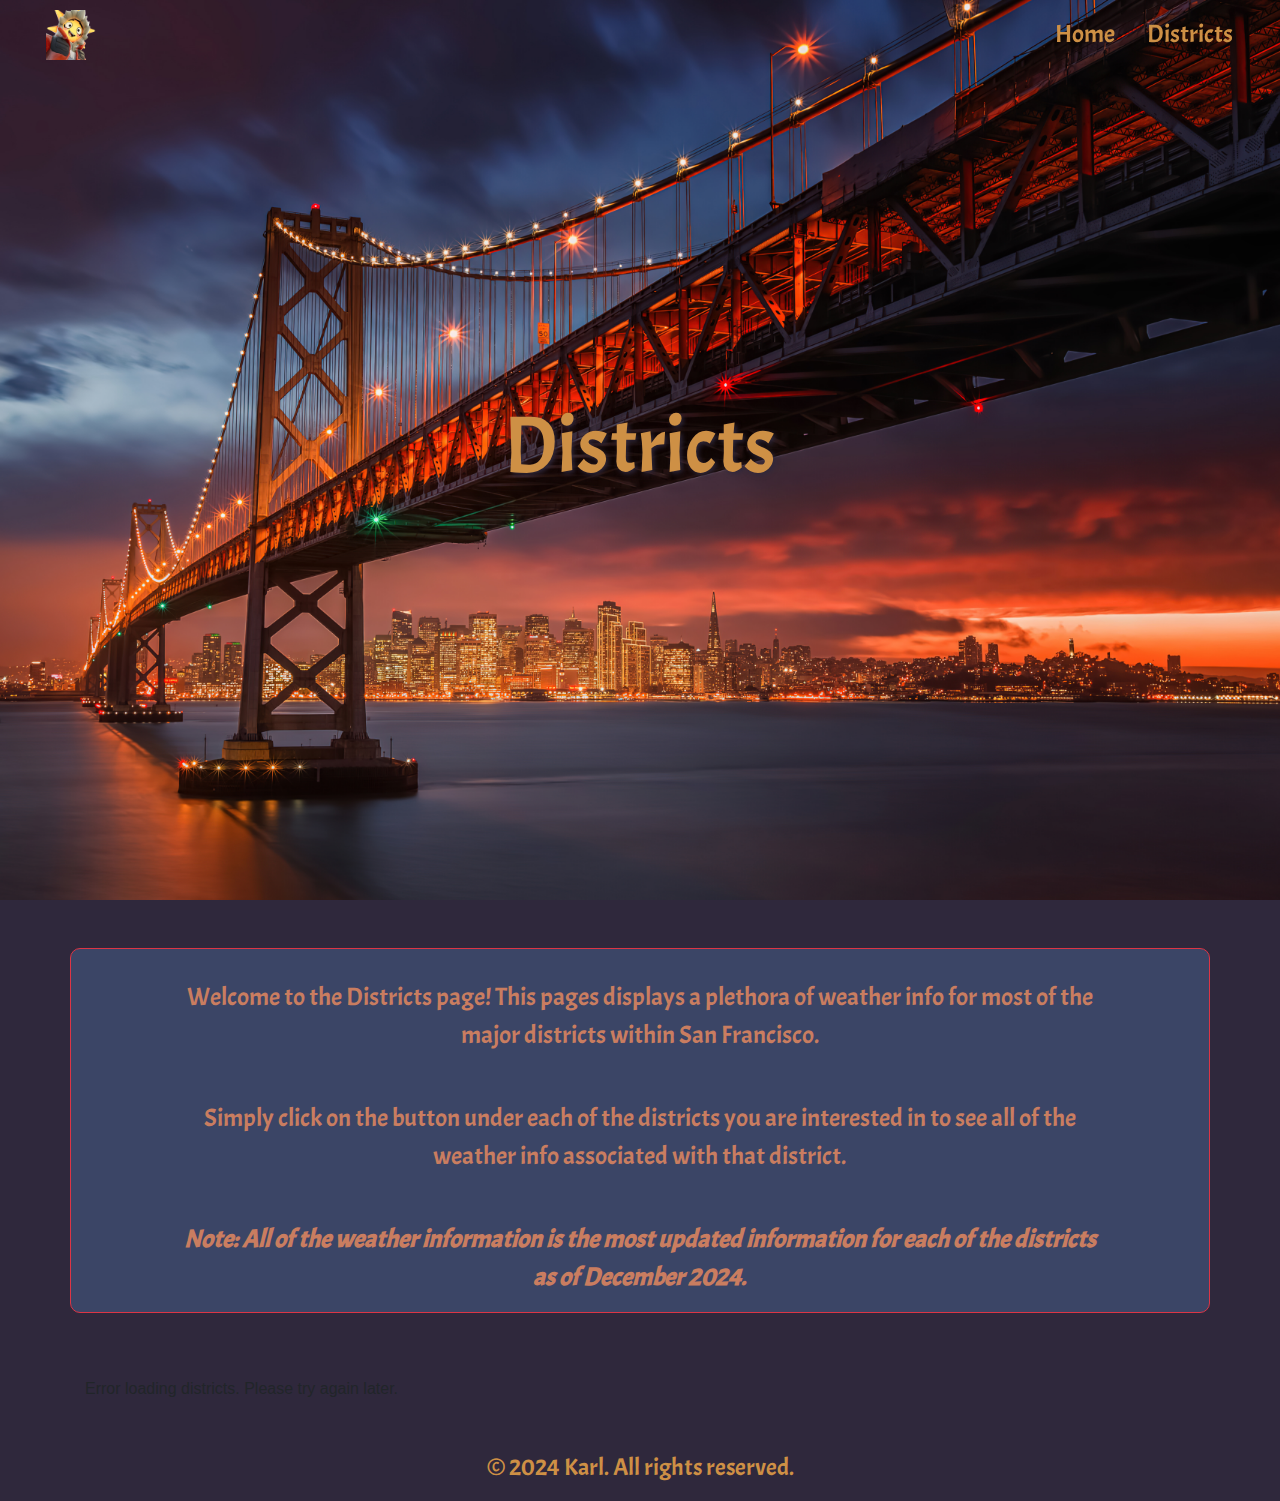
==== commit 410914ca: "Finish styling the district page, now to style the details page" ====
--- a/HTML/districts.html
+++ b/HTML/districts.html
@@ -27,6 +27,9 @@
     <nav class="navbar navbar-expand-lg fixed-top">
       <div class="container-fluid">
       <a class="navbar-brand" href="../HTML/index.html"></a>
+      <div class="d-flex align-items-center"> 
+        <a class="nav-link" href="../HTML/index.html">Home</a>
+        <a class="nav-link" href="../HTML/districts.html">Districts</a>
       </div>
     </nav>
   </header>
@@ -48,11 +51,13 @@
     </div>
   </section>
 
-  <!-- Info section -->
-  <div class="container-fluid tables">
-    <div class="row g-3" id="districts"></div>
-  </div> 
-  
+  <!-- Info Section -->
+  <div class="container py-3">
+    <div id="districts">
+    <!-- Cards will be generated here thanks to districts.js -->
+    </div>
+  </div>
+
   <!-- Footer -->
   <footer id="finale">
     <div class="text-center p-3">© 2024 Karl. All rights reserved.</div>
--- a/CSS/districts.css
+++ b/CSS/districts.css
@@ -12,12 +12,11 @@
 
 .navbar-brand {
   position: relative;
-  background: url(../Images/icons/Sunspot.png);
+  background: url(../Images/icons/Sunspot.png) no-repeat;
   width: 170px;
   height: 50px;
   left: 15px;
   background-size: contain;
-  background-repeat: no-repeat;
 }
 
 .navbar-brand,
@@ -106,6 +105,7 @@
   width: 100%;
   height: 15vw;
   object-fit: cover;
+
 } /* To make it so all the cards are the same size */
 
 .card-body {
